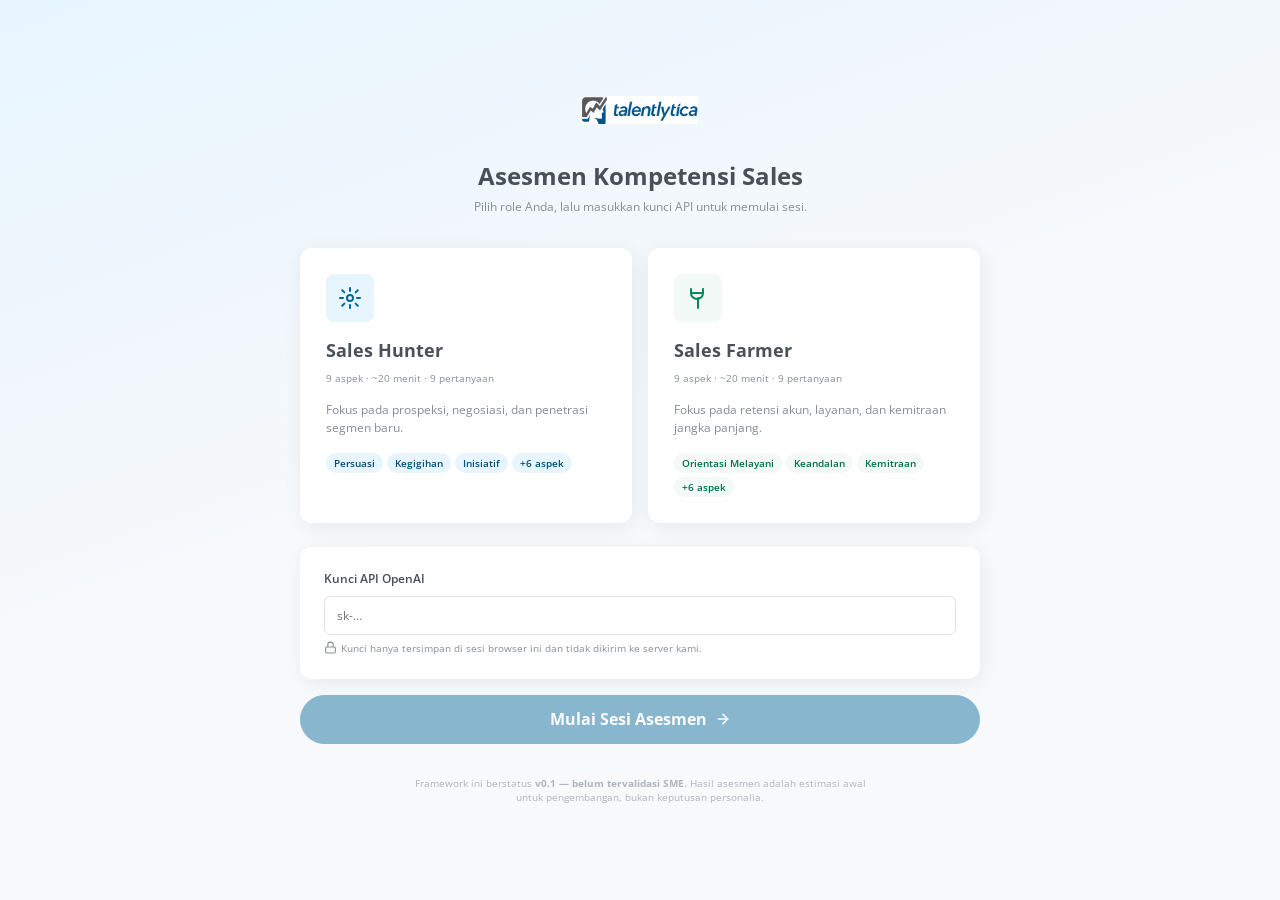
==== 01-welcome.html @ 1ed7f7b6 "Initial commit: AI interview assessment prototype Static HTML prototype for Sales Hunter & Farmer co" ====
<!DOCTYPE html>
<html lang="id">
<head>
<meta charset="UTF-8">
<meta name="viewport" content="width=device-width, initial-scale=1.0">
<title>Selamat Datang — Asesmen Kompetensi | Talentlytica</title>
<link rel="preconnect" href="https://fonts.googleapis.com">
<link rel="preconnect" href="https://fonts.gstatic.com" crossorigin>
<link href="https://fonts.googleapis.com/css2?family=Open+Sans:wght@400;500;600;700&display=swap" rel="stylesheet">
<link rel="stylesheet" href="tokens.css">
<style>
  .page-wrap {
    min-height: 100vh;
    background: var(--c-neutral-1);
    display: flex; flex-direction: column; align-items: center;
    padding: 80px var(--sp-md) var(--sp-xl);
  }
  .content { max-width: 620px; width: 100%; }

  .aspect-grid {
    display: grid; grid-template-columns: 1fr 1fr; gap: var(--sp-xs);
    margin: var(--sp-md) 0;
  }
  .aspect-item {
    display: flex; align-items: center; gap: var(--sp-xs);
    padding: var(--sp-xs) var(--sp-sm);
    background: var(--color-surface); border-radius: var(--r-sm);
    border: 1px solid var(--c-neutral-2); font-size: var(--fs-sm);
  }
  .weight-dot {
    width: 8px; height: 8px; border-radius: 50%; flex-shrink: 0;
  }
  .dot-kritis { background: var(--c-error-5); }
  .dot-tinggi { background: var(--c-warning-5); }

  .guide-item {
    display: flex; align-items: flex-start; gap: var(--sp-sm);
    padding: var(--sp-sm) 0; border-bottom: 1px solid var(--c-neutral-2);
  }
  .guide-item:last-child { border-bottom: none; }
  .guide-num {
    width: 28px; height: 28px; border-radius: 50%;
    display: flex; align-items: center; justify-content: center;
    font-size: var(--fs-xs); font-weight: var(--fw-bold); flex-shrink: 0;
    background: var(--c-primary-1); color: var(--c-primary-5); margin-top: 1px;
  }
</style>
</head>
<body>
<header class="app-header" style="position:fixed;top:0;left:0;right:0;z-index:100;">
  <img src="talentlytica-logo.png" alt="Talentlytica" style="height:28px;width:auto;">
  <span class="tag" id="role-tag">Memuat…</span>
</header>

<div class="page-wrap">
<div class="content">

  <div style="margin-bottom:var(--sp-lg);">
    <span class="tag tag-info" style="margin-bottom:var(--sp-sm);display:inline-flex;">Persiapan Asesmen</span>
    <h1 id="welcome-title" style="font-size:var(--fs-2xl);font-weight:var(--fw-bold);line-height:var(--lh-tight);margin-bottom:var(--sp-xs);">
      Selamat datang
    </h1>
    <p style="font-size:var(--fs-sm);color:var(--color-text-dim);line-height:1.6;">
      Anda akan menjalani sesi wawancara berbasis kompetensi dengan AI Interviewer. Sesi terdiri dari <strong>9 pertanyaan behavioral</strong> dan membutuhkan waktu sekitar <strong>20–25 menit</strong>.
    </p>
  </div>

  <!-- Aspek yang diases -->
  <div class="card" style="margin-bottom:var(--sp-md);">
    <div style="display:flex;align-items:center;justify-content:space-between;margin-bottom:var(--sp-sm);">
      <h2 style="font-size:var(--fs-base);font-weight:var(--fw-bold);">Aspek yang diases</h2>
      <div style="display:flex;gap:var(--sp-xs);align-items:center;font-size:var(--fs-xs);color:var(--color-text-dim);">
        <span class="weight-dot dot-kritis"></span> Kritis
        <span class="weight-dot dot-tinggi" style="margin-left:6px;"></span> Tinggi
      </div>
    </div>
    <div class="aspect-grid" id="aspect-grid"></div>
  </div>

  <!-- Panduan -->
  <div class="card" style="margin-bottom:var(--sp-md);">
    <h2 style="font-size:var(--fs-base);font-weight:var(--fw-bold);margin-bottom:var(--sp-md);">Cara menjawab dengan baik</h2>
    <div class="guide-item">
      <div class="guide-num">1</div>
      <div>
        <div style="font-size:var(--fs-sm);font-weight:var(--fw-semi);margin-bottom:2px;">Gunakan contoh nyata</div>
        <div style="font-size:var(--fs-sm);color:var(--color-text-dim);">Ceritakan pengalaman kerja konkret yang pernah Anda alami — bukan yang ingin Anda lakukan atau yang Anda pikir idealnya.</div>
      </div>
    </div>
    <div class="guide-item">
      <div class="guide-num">2</div>
      <div>
        <div style="font-size:var(--fs-sm);font-weight:var(--fw-semi);margin-bottom:2px;">Ikuti pola Situasi → Tindakan → Hasil</div>
        <div style="font-size:var(--fs-sm);color:var(--color-text-dim);">Jelaskan konteks, apa yang Anda lakukan secara spesifik, dan apa hasilnya. Tindakan Anda adalah bagian yang paling penting.</div>
      </div>
    </div>
    <div class="guide-item">
      <div class="guide-num">3</div>
      <div>
        <div style="font-size:var(--fs-sm);font-weight:var(--fw-semi);margin-bottom:2px;">Ambil waktu 1–2 menit per jawaban</div>
        <div style="font-size:var(--fs-sm);color:var(--color-text-dim);">Jawaban singkat sulit dievaluasi. Tidak perlu terburu-buru — AI menunggu Anda selesai berbicara sebelum melanjutkan.</div>
      </div>
    </div>
    <div class="guide-item">
      <div class="guide-num">4</div>
      <div>
        <div style="font-size:var(--fs-sm);font-weight:var(--fw-semi);margin-bottom:2px;">Bicara dalam bahasa Indonesia yang natural</div>
        <div style="font-size:var(--fs-sm);color:var(--color-text-dim);">AI akan mentranskrip ucapan Anda secara otomatis. Tidak perlu formal — bicara seperti biasa dalam sesi kerja.</div>
      </div>
    </div>
  </div>

  <div class="alert alert-info" style="margin-bottom:var(--sp-md);">
    <svg width="16" height="16" viewBox="0 0 24 24" fill="none" stroke="currentColor" stroke-width="2" stroke-linecap="round" stroke-linejoin="round" style="flex-shrink:0;"><circle cx="12" cy="12" r="10"/><line x1="12" y1="8" x2="12" y2="12"/><line x1="12" y1="16" x2="12.01" y2="16"/></svg>
    <span>Hasil evaluasi AI adalah <strong>estimasi awal untuk pengembangan</strong>, bukan keputusan seleksi atau promosi. Framework ini berstatus v0.1 — belum tervalidasi SME.</span>
  </div>

  <!-- Persetujuan -->
  <div class="card" style="margin-bottom:var(--sp-lg);">
    <label class="checkbox-wrap">
      <input type="checkbox" id="consent-cb" onchange="checkConsent()">
      <span>Saya memahami bahwa sesi ini akan direkam dan dianalisis oleh AI untuk keperluan asesmen kompetensi internal.</span>
    </label>
  </div>

  <a href="02-device-check.html" class="btn btn-primary btn-lg" id="btn-next"
     style="width:100%;opacity:.45;pointer-events:none;text-decoration:none;display:flex;align-items:center;justify-content:center;gap:var(--sp-xs);"
     onclick="return !!document.getElementById('consent-cb').checked">
    Lanjut ke Cek Perangkat
    <svg width="16" height="16" viewBox="0 0 24 24" fill="none" stroke="currentColor" stroke-width="2.5" stroke-linecap="round" stroke-linejoin="round"><line x1="5" y1="12" x2="19" y2="12"/><polyline points="12 5 19 12 12 19"/></svg>
  </a>

</div>
</div>

<script src="competency-data.js"></script>
<script>
  const role = sessionStorage.getItem('role') || 'hunter';
  const roleData = FRAMEWORK.roles[role];

  // Guard: redirect if no role/key
  if (!sessionStorage.getItem('apiKey')) window.location.href = 'index.html';

  document.getElementById('role-tag').textContent = roleData.label;
  document.getElementById('welcome-title').textContent = `Selamat datang, ${roleData.label}`;

  // Build aspect grid
  const grid = document.getElementById('aspect-grid');
  roleData.aspects.forEach(code => {
    const asp = FRAMEWORK.aspects[code];
    const w   = roleData.weights[code];
    const dotClass = w === 'Kritis' ? 'dot-kritis' : 'dot-tinggi';
    const item = document.createElement('div');
    item.className = 'aspect-item';
    item.innerHTML = `<span class="weight-dot ${dotClass}"></span><span>${asp.name}</span>`;
    grid.appendChild(item);
  });

  function checkConsent() {
    const checked = document.getElementById('consent-cb').checked;
    const btn = document.getElementById('btn-next');
    btn.style.opacity = checked ? '1' : '.45';
    btn.style.pointerEvents = checked ? 'auto' : 'none';
  }
</script>
</body>
</html>
---- tokens.css ----
/* tokens.css — talentlytica-ds v0.2.2 design tokens, plain-CSS implementation
   Sumber: package/dist/index.mjs (kelolaTheme) + styles.css
   Colors: mantineColor · Spacing: 4-grid · Radius · Shadow · Typography · Components */

@import url('https://fonts.googleapis.com/css2?family=Open+Sans:wght@400;500;600;700&display=swap');

/* ── COLOR TOKENS ──────────────────────────────────────────────────────────── */
:root {
  --c-primary-0: #F9FAFB; --c-primary-1: #E7F5FF; --c-primary-2: #D6E6FF;
  --c-primary-3: #A4C7FF; --c-primary-4: #2F95DE; --c-primary-5: #016699;
  --c-primary-6: #005079; --c-primary-7: #002E4A; --c-primary-8: #01293D; --c-primary-9: #001925;

  --c-secondary-0: #FFF2E4; --c-secondary-1: #FFE3C5; --c-secondary-2: #FFD399;
  --c-secondary-3: #FFBB65; --c-secondary-4: #FDA637; --c-secondary-5: #FD9F28;
  --c-secondary-6: #F28700; --c-secondary-7: #E27E00; --c-secondary-8: #CA6F00; --c-secondary-9: #854800;

  --c-success-0: #F2F9F7; --c-success-1: #E0EFEB; --c-success-2: #ACEECA;
  --c-success-3: #80E5AD; --c-success-4: #5BDD94; --c-success-5: #00875A;
  --c-success-6: #00714C; --c-success-7: #006241; --c-success-8: #005035; --c-success-9: #003F2A;

  --c-error-0: #FDF5F3; --c-error-1: #FADFD8; --c-error-2: #FFD3D3;
  --c-error-3: #F6A5A6;  --c-error-4: #EF7476;  --c-error-5: #DE350B;
  --c-error-6: #E01419;  --c-error-7: #CB1418;  --c-error-8: #B60C14; --c-error-9: #650009;

  --c-warning-0: #fff4e0; --c-warning-1: #ffe6cb; --c-warning-2: #ffcc99;
  --c-warning-3: #ffb063; --c-warning-4: #ff9836; --c-warning-5: #ff8918;
  --c-warning-6: #ff8105; --c-warning-7: #e46e00; --c-warning-8: #cb6200; --c-warning-9: #b15200;

  --c-neutral-0: #FFFFFF; --c-neutral-1: #F8F9FA; --c-neutral-2: #E9ECEF;
  --c-neutral-3: #DEE2E6; --c-neutral-4: #CED4DA; --c-neutral-5: #ADB5BD;
  --c-neutral-6: #868E96; --c-neutral-7: #495057; --c-neutral-8: #343A40; --c-neutral-9: #212529;

  --c-tertiary-0: #eef4ff; --c-tertiary-1: #e1e7ee; --c-tertiary-2: #c6ccd5;
  --c-tertiary-3: #a8afbc; --c-tertiary-4: #8e97a7; --c-tertiary-5: #7d889a;
  --c-tertiary-6: #748094; --c-tertiary-7: #616e81; --c-tertiary-8: #546276; --c-tertiary-9: #45546a;

  /* semantic */
  --color-text:       var(--c-neutral-7);
  --color-text-dim:   var(--c-neutral-6);
  --color-text-light: var(--c-neutral-5);
  --color-bg:         var(--c-neutral-1);
  --color-surface:    var(--c-neutral-0);
  --color-border:     var(--c-neutral-3);

  /* ── TYPOGRAPHY ──────────────────────────────────────────────────────────── */
  --font:        'Open Sans', Avenir, 'Avenir Next', sans-serif;
  --fs-xs:  10px; --fs-sm:  12px; --fs-base: 14px;
  --fs-md:  16px; --fs-lg:  18px; --fs-xl:   20px;
  --fs-2xl: 24px; --fs-3xl: 28px; --fs-4xl:  36px;
  --fw-normal: 400; --fw-medium: 500; --fw-semi: 600; --fw-bold: 700;
  --lh-body: 1.4; --lh-tight: 1.25;

  /* ── SPACING (4-grid) ────────────────────────────────────────────────────── */
  --sp-xxs: 4px; --sp-xs: 8px; --sp-sm: 12px;
  --sp-md: 16px; --sp-lg: 24px; --sp-xl: 32px; --sp-2xl: 48px; --sp-3xl: 64px;

  /* ── RADIUS ──────────────────────────────────────────────────────────────── */
  --r-xs: 4px; --r-sm: 6px; --r-md: 8px; --r-lg: 12px; --r-xl: 9999px;

  /* ── SHADOW ──────────────────────────────────────────────────────────────── */
  --shadow-card: 2px 4px 20px 0px rgba(0,0,0,.071);
  --shadow-sm:   0 1px 3px rgba(0,0,0,.1);
  --shadow-md:   0 4px 16px rgba(0,0,0,.12);

  /* ── GRADIENT ────────────────────────────────────────────────────────────── */
  --grad-primary: linear-gradient(185.52deg, #2F95DE 1.4%, #016699 60.56%);
}

/* ── RESET ───────────────────────────────────────────────────────────────── */
*, *::before, *::after { box-sizing: border-box; margin: 0; padding: 0; }
body {
  font-family: var(--font); font-size: var(--fs-base);
  color: var(--color-text); background: var(--color-bg);
  line-height: var(--lh-body); -webkit-font-smoothing: antialiased;
}
a { text-decoration: none; color: inherit; }

/* ── BUTTON ──────────────────────────────────────────────────────────────── */
.btn {
  display: inline-flex; align-items: center; justify-content: center;
  gap: var(--sp-xs); padding: 10px var(--sp-lg); border-radius: var(--r-xl);
  font-family: var(--font); font-size: var(--fs-base); font-weight: var(--fw-bold);
  line-height: 19.12px; border: 1.5px solid transparent; cursor: pointer;
  transition: background .15s, opacity .15s, box-shadow .15s, transform .1s;
  white-space: nowrap; user-select: none;
}
.btn:active { transform: scale(.98); }
.btn:disabled, .btn[disabled] { opacity: .45; cursor: not-allowed; pointer-events: none; }

.btn-primary  { background: var(--c-primary-5); color: #fff; border-color: var(--c-primary-5); }
.btn-primary:hover  { background: var(--c-primary-6); border-color: var(--c-primary-6); box-shadow: 0 4px 12px rgba(1,102,153,.28); }
.btn-secondary { background: var(--c-secondary-5); color: #fff; border-color: var(--c-secondary-5); }
.btn-secondary:hover { background: var(--c-secondary-6); }
.btn-outline { background: transparent; color: var(--c-primary-5); border-color: var(--c-primary-5); }
.btn-outline:hover { background: var(--c-primary-0); }
.btn-outline-neutral { background: transparent; color: var(--color-text); border-color: var(--color-border); }
.btn-outline-neutral:hover { background: var(--c-neutral-1); }
.btn-danger { background: var(--c-error-5); color: #fff; border-color: var(--c-error-5); }
.btn-sm { padding: 6px var(--sp-md); font-size: var(--fs-sm); }
.btn-lg { padding: 14px var(--sp-xl); font-size: var(--fs-md); }
.btn-icon { width: 40px; height: 40px; padding: 0; border-radius: var(--r-xl); }
.btn-icon-lg { width: 48px; height: 48px; padding: 0; border-radius: var(--r-xl); }

/* ── CARD ────────────────────────────────────────────────────────────────── */
.card {
  background: var(--color-surface); border-radius: var(--r-md);
  padding: var(--sp-md); box-shadow: var(--shadow-card);
}
.card-sm { padding: var(--sp-sm); }
.card-lg { padding: var(--sp-lg); }
.card-xl { padding: var(--sp-xl); }

/* ── TAG / StatusTag ─────────────────────────────────────────────────────── */
.tag {
  display: inline-flex; align-items: center; gap: 4px;
  padding: 2px 10px; border-radius: var(--r-xl);
  font-size: var(--fs-xs); font-weight: var(--fw-bold); line-height: 1.6;
}
.tag-primary  { background: var(--c-primary-1);  color: var(--c-primary-6); }
.tag-info     { background: var(--c-primary-1);  color: var(--c-primary-5); }
.tag-success  { background: var(--c-success-0);  color: var(--c-success-5); }
.tag-error    { background: var(--c-error-0);    color: var(--c-error-5); }
.tag-warning  { background: var(--c-warning-0);  color: var(--c-warning-7); }
.tag-neutral  { background: var(--c-neutral-2);  color: var(--c-neutral-7); }
.tag-tertiary { background: var(--c-tertiary-0); color: var(--c-tertiary-7); }

/* ── ALERT ───────────────────────────────────────────────────────────────── */
.alert {
  display: flex; gap: var(--sp-sm); padding: var(--sp-md);
  border-radius: var(--r-md); font-size: var(--fs-sm); border-left: 4px solid;
  line-height: 1.5;
}
.alert-info    { background: var(--c-primary-1); color: var(--c-primary-7); border-color: var(--c-primary-4); }
.alert-success { background: var(--c-success-0); color: var(--c-success-7); border-color: var(--c-success-5); }
.alert-warning { background: var(--c-warning-0); color: var(--c-warning-9); border-color: var(--c-warning-5); }
.alert-error   { background: var(--c-error-0);   color: var(--c-error-7);   border-color: var(--c-error-5);  }

/* ── STEP INDICATOR ──────────────────────────────────────────────────────── */
.step-indicator { display: flex; align-items: flex-start; }
.step-item { display: flex; flex-direction: column; align-items: center; gap: var(--sp-xs); flex: 1; position: relative; }
.step-item:not(:last-child)::after {
  content: ''; position: absolute; top: 15px;
  left: calc(50% + 16px); right: calc(-50% + 16px);
  height: 2px; background: var(--c-neutral-3); z-index: 0;
}
.step-item.done:not(:last-child)::after  { background: var(--c-primary-5); }
.step-item.active:not(:last-child)::after { background: var(--c-neutral-3); }
.step-dot {
  width: 30px; height: 30px; border-radius: 50%; display: flex;
  align-items: center; justify-content: center; font-size: 11px;
  font-weight: var(--fw-bold); border: 2px solid var(--c-neutral-3);
  background: var(--color-surface); color: var(--c-neutral-6);
  position: relative; z-index: 1; transition: all .2s;
}
.step-item.done   .step-dot { background: var(--c-primary-5); border-color: var(--c-primary-5); color: #fff; }
.step-item.active .step-dot { border-color: var(--c-primary-5); color: var(--c-primary-5); box-shadow: 0 0 0 4px var(--c-primary-1); }
.step-label { font-size: 11px; font-weight: var(--fw-semi); color: var(--c-neutral-5); text-align: center; white-space: nowrap; }
.step-item.done   .step-label { color: var(--c-primary-5); }
.step-item.active .step-label { color: var(--c-primary-5); font-weight: var(--fw-bold); }

/* ── LAYOUT HELPERS ──────────────────────────────────────────────────────── */
.container    { max-width: 1000px; margin: 0 auto; padding: 0 var(--sp-lg); }
.container-sm { max-width:  660px; margin: 0 auto; padding: 0 var(--sp-lg); }

/* ── APP HEADER ──────────────────────────────────────────────────────────── */
.app-header {
  background: var(--color-surface); border-bottom: 1px solid var(--color-border);
  padding: 12px var(--sp-lg); display: flex; align-items: center;
  justify-content: space-between; position: sticky; top: 0; z-index: 100;
}

/* ── DIVIDER ─────────────────────────────────────────────────────────────── */
.divider { height: 1px; background: var(--color-border); margin: var(--sp-md) 0; }

/* ── CHECKBOX ────────────────────────────────────────────────────────────── */
.checkbox-wrap { display: flex; align-items: flex-start; gap: var(--sp-sm); cursor: pointer; }
.checkbox-wrap input[type="checkbox"] {
  width: 16px; height: 16px; border-radius: 3px;
  accent-color: var(--c-primary-5); cursor: pointer;
  flex-shrink: 0; margin-top: 2px;
}

/* ── ANIMATIONS ──────────────────────────────────────────────────────────── */
@keyframes fadeInUp {
  from { opacity: 0; transform: translateY(10px); }
  to   { opacity: 1; transform: translateY(0); }
}
@keyframes blink { 0%,100%{opacity:1} 50%{opacity:0} }
@keyframes pulse-ring {
  0%   { transform: scale(1);   opacity: .5; }
  100% { transform: scale(1.6); opacity: 0;  }
}
@keyframes wave {
  0%,100% { height: 5px;  }
  50%      { height: 24px; }
}
@keyframes mic-bar {
  0%,100% { height: 25%; }
  25%  { height: 75%; }
  50%  { height: 50%; }
  75%  { height: 95%; }
}
@keyframes spin { to { transform: rotate(360deg); } }
@keyframes success-pop {
  0%   { transform: scale(.5); opacity: 0; }
  70%  { transform: scale(1.1); }
  100% { transform: scale(1); opacity: 1; }
}

/* ── RESPONSIVE ──────────────────────────────────────────────────────────── */
@media (max-width: 768px) {
  .container, .container-sm { padding: 0 var(--sp-md); }
  .app-header { padding: 10px var(--sp-md); }
}
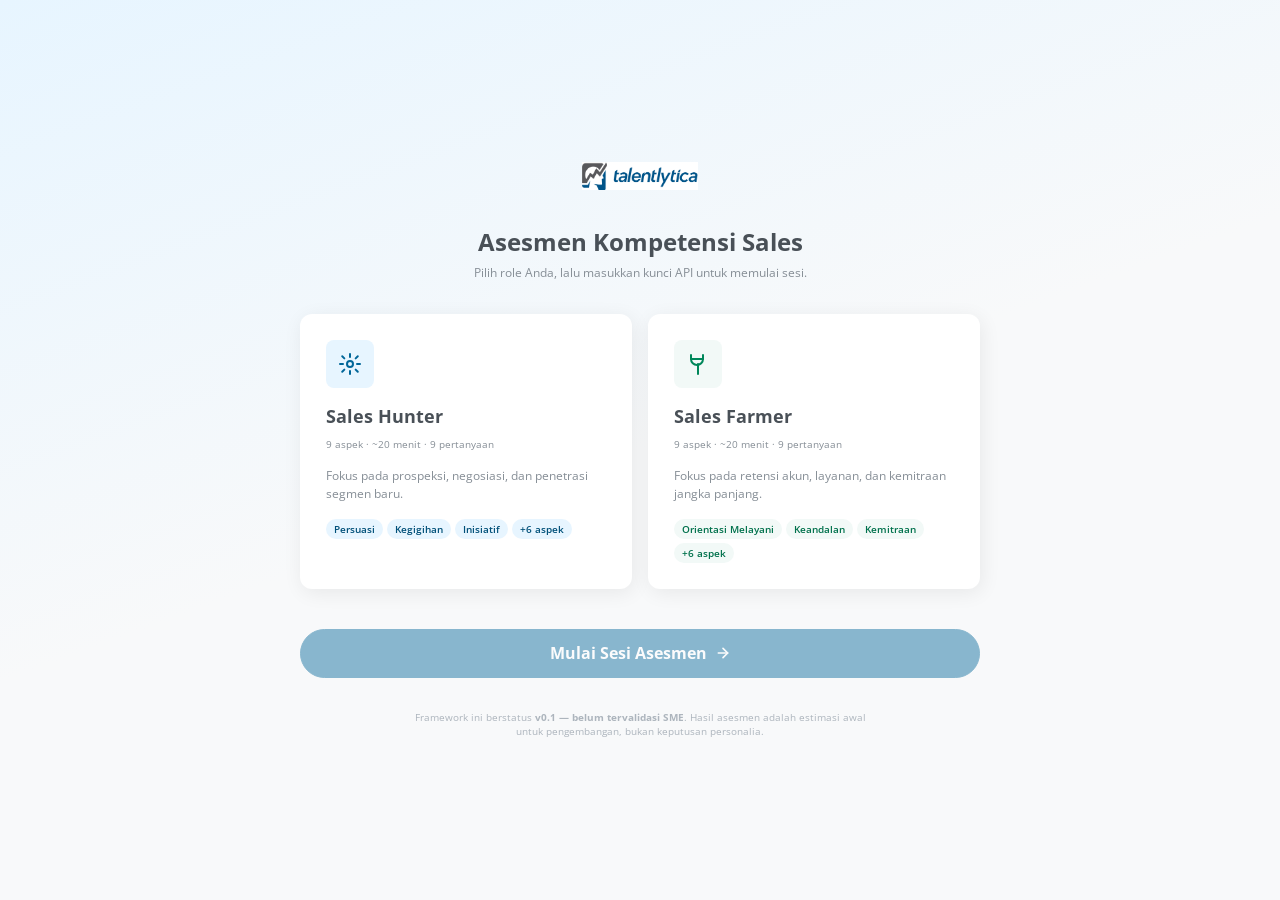
==== commit 5898d2fe: "Fix: remove aspect-grid JS, enable button on role select only" ====
--- a/01-welcome.html
+++ b/01-welcome.html
@@ -65,18 +65,6 @@
     </p>
   </div>
 
-  <!-- Aspek yang diases -->
-  <div class="card" style="margin-bottom:var(--sp-md);">
-    <div style="display:flex;align-items:center;justify-content:space-between;margin-bottom:var(--sp-sm);">
-      <h2 style="font-size:var(--fs-base);font-weight:var(--fw-bold);">Aspek yang diases</h2>
-      <div style="display:flex;gap:var(--sp-xs);align-items:center;font-size:var(--fs-xs);color:var(--color-text-dim);">
-        <span class="weight-dot dot-kritis"></span> Kritis
-        <span class="weight-dot dot-tinggi" style="margin-left:6px;"></span> Tinggi
-      </div>
-    </div>
-    <div class="aspect-grid" id="aspect-grid"></div>
-  </div>
-
   <!-- Panduan -->
   <div class="card" style="margin-bottom:var(--sp-md);">
     <h2 style="font-size:var(--fs-base);font-weight:var(--fw-bold);margin-bottom:var(--sp-md);">Cara menjawab dengan baik</h2>
@@ -138,23 +126,11 @@
   const role = sessionStorage.getItem('role') || 'hunter';
   const roleData = FRAMEWORK.roles[role];
 
-  // Guard: redirect if no role/key
-  if (!sessionStorage.getItem('apiKey')) window.location.href = 'index.html';
+  // Guard: redirect if no role
+  if (!sessionStorage.getItem('role')) window.location.href = 'index.html';
 
   document.getElementById('role-tag').textContent = roleData.label;
   document.getElementById('welcome-title').textContent = `Selamat datang, ${roleData.label}`;
-
-  // Build aspect grid
-  const grid = document.getElementById('aspect-grid');
-  roleData.aspects.forEach(code => {
-    const asp = FRAMEWORK.aspects[code];
-    const w   = roleData.weights[code];
-    const dotClass = w === 'Kritis' ? 'dot-kritis' : 'dot-tinggi';
-    const item = document.createElement('div');
-    item.className = 'aspect-item';
-    item.innerHTML = `<span class="weight-dot ${dotClass}"></span><span>${asp.name}</span>`;
-    grid.appendChild(item);
-  });
 
   function checkConsent() {
     const checked = document.getElementById('consent-cb').checked;
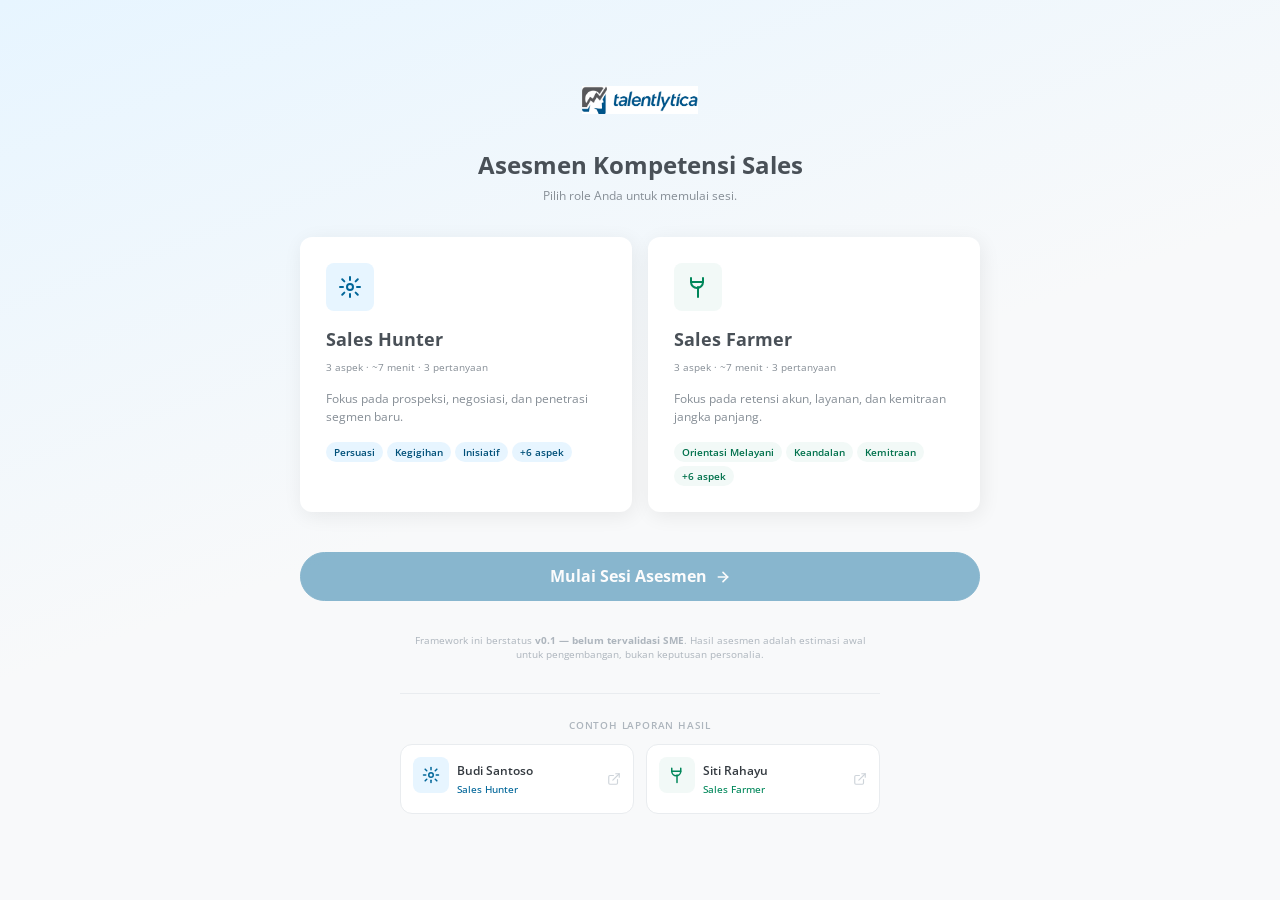
==== commit d302ecb1: "Cut questions to 3 per role (Kritis only), add sample PDF reports - Reduce Hunter/Farmer questions f" ====
--- a/01-welcome.html
+++ b/01-welcome.html
@@ -61,7 +61,7 @@
       Selamat datang
     </h1>
     <p style="font-size:var(--fs-sm);color:var(--color-text-dim);line-height:1.6;">
-      Anda akan menjalani sesi wawancara berbasis kompetensi dengan AI Interviewer. Sesi terdiri dari <strong>9 pertanyaan behavioral</strong> dan membutuhkan waktu sekitar <strong>20–25 menit</strong>.
+      Anda akan menjalani sesi wawancara berbasis kompetensi dengan AI Interviewer. Sesi terdiri dari <strong>3 pertanyaan behavioral</strong> dan membutuhkan waktu sekitar <strong>7–10 menit</strong>.
     </p>
   </div>
 
@@ -111,9 +111,9 @@
     </label>
   </div>
 
-  <a href="02-device-check.html" class="btn btn-primary btn-lg" id="btn-next"
+  <a href="#" class="btn btn-primary btn-lg" id="btn-next"
      style="width:100%;opacity:.45;pointer-events:none;text-decoration:none;display:flex;align-items:center;justify-content:center;gap:var(--sp-xs);"
-     onclick="return !!document.getElementById('consent-cb').checked">
+     onclick="if(!document.getElementById('consent-cb').checked)return false;window.location.href='02-device-check.html?v='+Date.now();return false;">
     Lanjut ke Cek Perangkat
     <svg width="16" height="16" viewBox="0 0 24 24" fill="none" stroke="currentColor" stroke-width="2.5" stroke-linecap="round" stroke-linejoin="round"><line x1="5" y1="12" x2="19" y2="12"/><polyline points="12 5 19 12 12 19"/></svg>
   </a>
